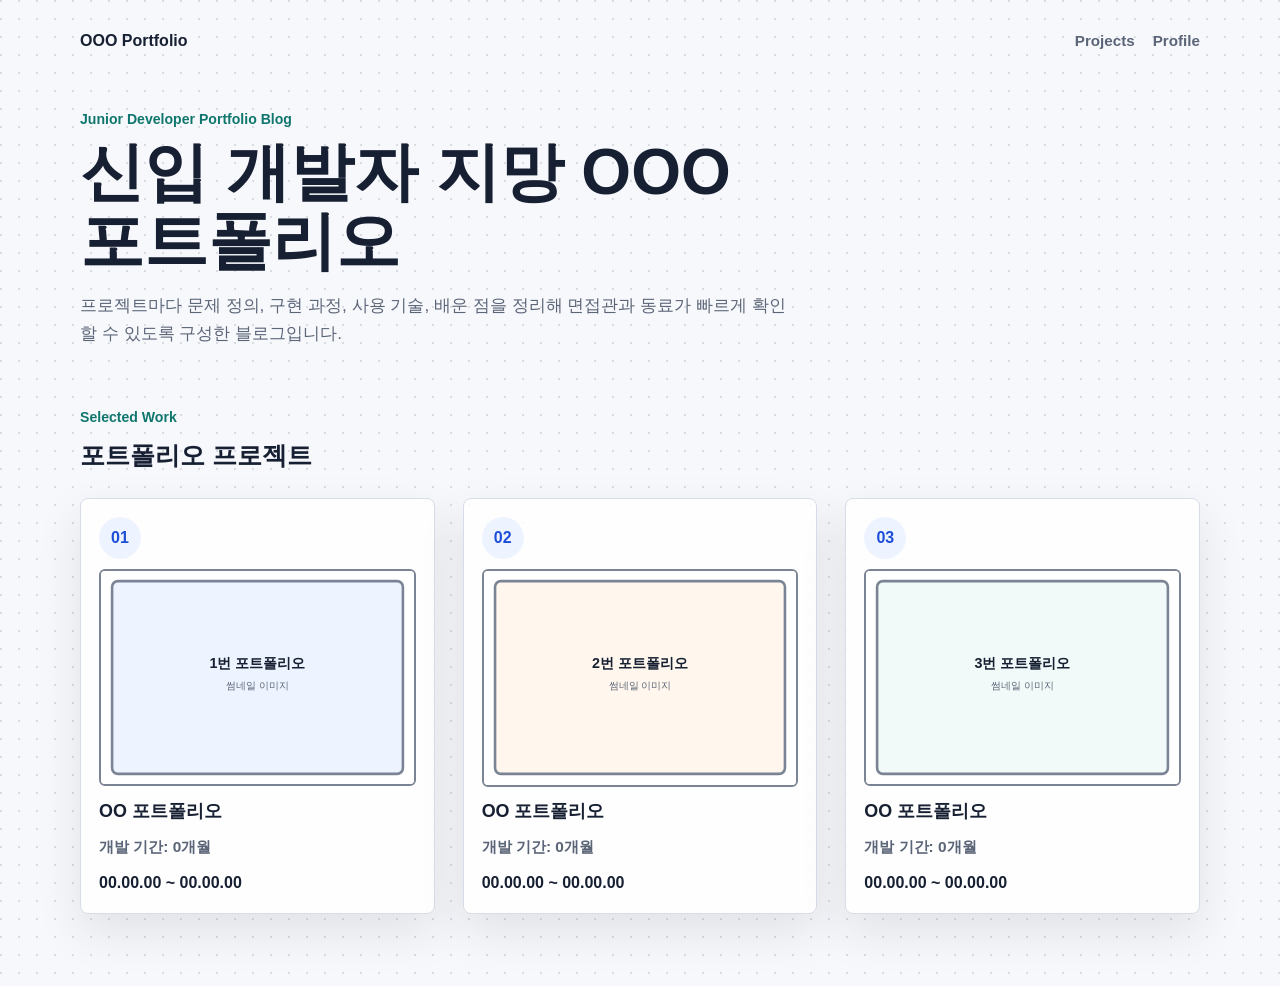
==== index.html @ 1c93aa74 "Add portfolio blog scaffold" ====
<!DOCTYPE html>
<html lang="ko">
<head>
  <meta charset="UTF-8">
  <meta name="viewport" content="width=device-width, initial-scale=1.0">
  <title>신입 개발자 포트폴리오</title>
  <meta name="description" content="신입 개발자 포트폴리오 프로젝트 블로그">
  <link rel="stylesheet" href="assets/css/style.css">
</head>
<body>
  <header class="site-header">
    <nav class="nav" aria-label="주요 메뉴">
      <a class="logo" href="index.html">OOO Portfolio</a>
      <div class="nav-links">
        <a href="#projects">Projects</a>
        <a href="#profile">Profile</a>
      </div>
    </nav>

    <section class="intro" id="profile">
      <p class="eyebrow">Junior Developer Portfolio Blog</p>
      <h1>신입 개발자 지망 OOO 포트폴리오</h1>
      <p class="intro-copy">
        프로젝트마다 문제 정의, 구현 과정, 사용 기술, 배운 점을 정리해 면접관과 동료가 빠르게 확인할 수 있도록 구성한 블로그입니다.
      </p>
    </section>
  </header>

  <main>
    <section class="project-section" id="projects" aria-labelledby="projects-title">
      <div class="section-heading">
        <p class="eyebrow">Selected Work</p>
        <h2 id="projects-title">포트폴리오 프로젝트</h2>
      </div>

      <div class="project-grid">
        <a class="project-card" href="projects/project-01.html" aria-label="1번 포트폴리오 상세 보기">
          <span class="project-number">01</span>
          <img src="Image/project-01/thumbnail.svg" alt="1번 포트폴리오 썸네일 이미지">
          <span class="project-title">OO 포트폴리오</span>
          <span class="project-period">개발 기간: 0개월</span>
          <span class="project-date">00.00.00 ~ 00.00.00</span>
        </a>

        <a class="project-card" href="projects/project-02.html" aria-label="2번 포트폴리오 상세 보기">
          <span class="project-number">02</span>
          <img src="Image/project-02/thumbnail.svg" alt="2번 포트폴리오 썸네일 이미지">
          <span class="project-title">OO 포트폴리오</span>
          <span class="project-period">개발 기간: 0개월</span>
          <span class="project-date">00.00.00 ~ 00.00.00</span>
        </a>

        <a class="project-card" href="projects/project-03.html" aria-label="3번 포트폴리오 상세 보기">
          <span class="project-number">03</span>
          <img src="Image/project-03/thumbnail.svg" alt="3번 포트폴리오 썸네일 이미지">
          <span class="project-title">OO 포트폴리오</span>
          <span class="project-period">개발 기간: 0개월</span>
          <span class="project-date">00.00.00 ~ 00.00.00</span>
        </a>
      </div>
    </section>
  </main>
</body>
</html>
---- assets/css/style.css ----
:root {
  --bg: #f7f8fb;
  --surface: #ffffff;
  --surface-strong: #eef4ff;
  --text: #172033;
  --muted: #5b6578;
  --line: #d6dce8;
  --accent: #2563eb;
  --accent-dark: #1d4ed8;
  --green: #0f766e;
  --shadow: 0 18px 45px rgba(28, 39, 63, 0.1);
}

* {
  box-sizing: border-box;
}

html {
  scroll-behavior: smooth;
}

body {
  margin: 0;
  min-height: 100vh;
  color: var(--text);
  font-family: Arial, "Noto Sans KR", sans-serif;
  line-height: 1.6;
  background:
    radial-gradient(circle at 1px 1px, rgba(23, 32, 51, 0.13) 1px, transparent 0) 0 0 / 18px 18px,
    var(--bg);
}

a {
  color: inherit;
  text-decoration: none;
}

img {
  display: block;
  max-width: 100%;
}

.site-header,
main,
.project-detail {
  width: min(1120px, calc(100% - 40px));
  margin: 0 auto;
}

.site-header {
  padding: 28px 0 34px;
}

.nav {
  display: flex;
  align-items: center;
  justify-content: space-between;
  gap: 20px;
  margin-bottom: 54px;
}

.logo {
  font-size: 1rem;
  font-weight: 800;
}

.nav-links {
  display: flex;
  gap: 18px;
  color: var(--muted);
  font-size: 0.95rem;
  font-weight: 700;
}

.nav-links a:hover,
.nav-links a:focus-visible {
  color: var(--accent);
}

.intro {
  max-width: 720px;
}

.eyebrow {
  margin: 0 0 8px;
  color: var(--green);
  font-size: 0.88rem;
  font-weight: 800;
}

h1,
h2,
h3,
p {
  margin-top: 0;
}

h1 {
  margin-bottom: 16px;
  font-size: 4rem;
  line-height: 1.08;
}

.intro-copy {
  margin-bottom: 0;
  color: var(--muted);
  font-size: 1.08rem;
}

.project-section {
  padding: 24px 0 72px;
}

.section-heading {
  margin-bottom: 22px;
}

.section-heading h2 {
  margin-bottom: 0;
  font-size: 1.55rem;
}

.project-grid {
  display: grid;
  grid-template-columns: repeat(3, minmax(0, 1fr));
  gap: 28px;
}

.project-card {
  position: relative;
  display: grid;
  grid-template-rows: auto 1fr auto auto auto;
  gap: 10px;
  min-height: 360px;
  padding: 18px;
  border: 1px solid var(--line);
  border-radius: 8px;
  background: rgba(255, 255, 255, 0.88);
  box-shadow: var(--shadow);
  transition: transform 160ms ease, border-color 160ms ease, box-shadow 160ms ease;
}

.project-card:hover,
.project-card:focus-visible {
  transform: translateY(-5px);
  border-color: var(--accent);
  box-shadow: 0 22px 60px rgba(37, 99, 235, 0.16);
  outline: none;
}

.project-number {
  display: inline-flex;
  width: 42px;
  height: 42px;
  align-items: center;
  justify-content: center;
  border-radius: 50%;
  color: var(--accent-dark);
  background: var(--surface-strong);
  font-weight: 900;
}

.project-card img {
  width: 100%;
  aspect-ratio: 16 / 11;
  object-fit: cover;
  border: 2px solid #7b8495;
  border-radius: 6px;
  background: #ffffff;
}

.project-title {
  font-size: 1.12rem;
  font-weight: 900;
}

.project-period {
  color: var(--muted);
  font-size: 0.96rem;
  font-weight: 800;
}

.project-date {
  color: var(--text);
  font-size: 1rem;
  font-weight: 700;
}

.detail-header {
  padding: 28px 0 24px;
}

.back-link {
  display: inline-flex;
  margin-bottom: 34px;
  color: var(--accent-dark);
  font-weight: 800;
}

.back-link:hover,
.back-link:focus-visible {
  text-decoration: underline;
}

.detail-hero {
  display: grid;
  grid-template-columns: minmax(0, 1.05fr) minmax(300px, 0.95fr);
  gap: 34px;
  align-items: center;
}

.detail-copy h1 {
  font-size: 3.25rem;
}

.detail-meta {
  display: flex;
  flex-wrap: wrap;
  gap: 10px;
  margin-top: 22px;
}

.detail-meta span {
  padding: 8px 12px;
  border: 1px solid var(--line);
  border-radius: 999px;
  background: var(--surface);
  color: var(--muted);
  font-size: 0.9rem;
  font-weight: 800;
}

.detail-hero img {
  width: 100%;
  aspect-ratio: 16 / 11;
  object-fit: cover;
  border: 2px solid #7b8495;
  border-radius: 8px;
  background: #ffffff;
  box-shadow: var(--shadow);
}

.detail-content {
  display: grid;
  grid-template-columns: minmax(0, 1fr) 320px;
  gap: 34px;
  padding: 30px 0 76px;
}

.content-block {
  margin-bottom: 22px;
  padding: 24px;
  border: 1px solid var(--line);
  border-radius: 8px;
  background: rgba(255, 255, 255, 0.9);
}

.content-block h2,
.side-block h2 {
  margin-bottom: 12px;
  font-size: 1.24rem;
}

.content-block ul,
.side-block ul {
  margin: 0;
  padding-left: 20px;
}

.side-block {
  position: sticky;
  top: 24px;
  padding: 22px;
  border: 1px solid var(--line);
  border-radius: 8px;
  background: var(--surface);
  box-shadow: var(--shadow);
}

.image-list {
  display: grid;
  gap: 14px;
}

.image-list img {
  width: 100%;
  aspect-ratio: 16 / 10;
  object-fit: cover;
  border: 1px solid var(--line);
  border-radius: 6px;
}

@media (max-width: 860px) {
  .project-grid,
  .detail-hero,
  .detail-content {
    grid-template-columns: 1fr;
  }

  .side-block {
    position: static;
  }

  h1 {
    font-size: 3rem;
  }

  .detail-copy h1 {
    font-size: 2.6rem;
  }
}

@media (max-width: 560px) {
  .site-header,
  main,
  .project-detail {
    width: min(100% - 28px, 1120px);
  }

  .site-header {
    padding-top: 20px;
  }

  .nav {
    align-items: flex-start;
    flex-direction: column;
    margin-bottom: 38px;
  }

  .project-card {
    min-height: 320px;
  }

  .content-block,
  .side-block {
    padding: 20px;
  }

  h1 {
    font-size: 2.35rem;
  }

  .detail-copy h1 {
    font-size: 2.2rem;
  }
}
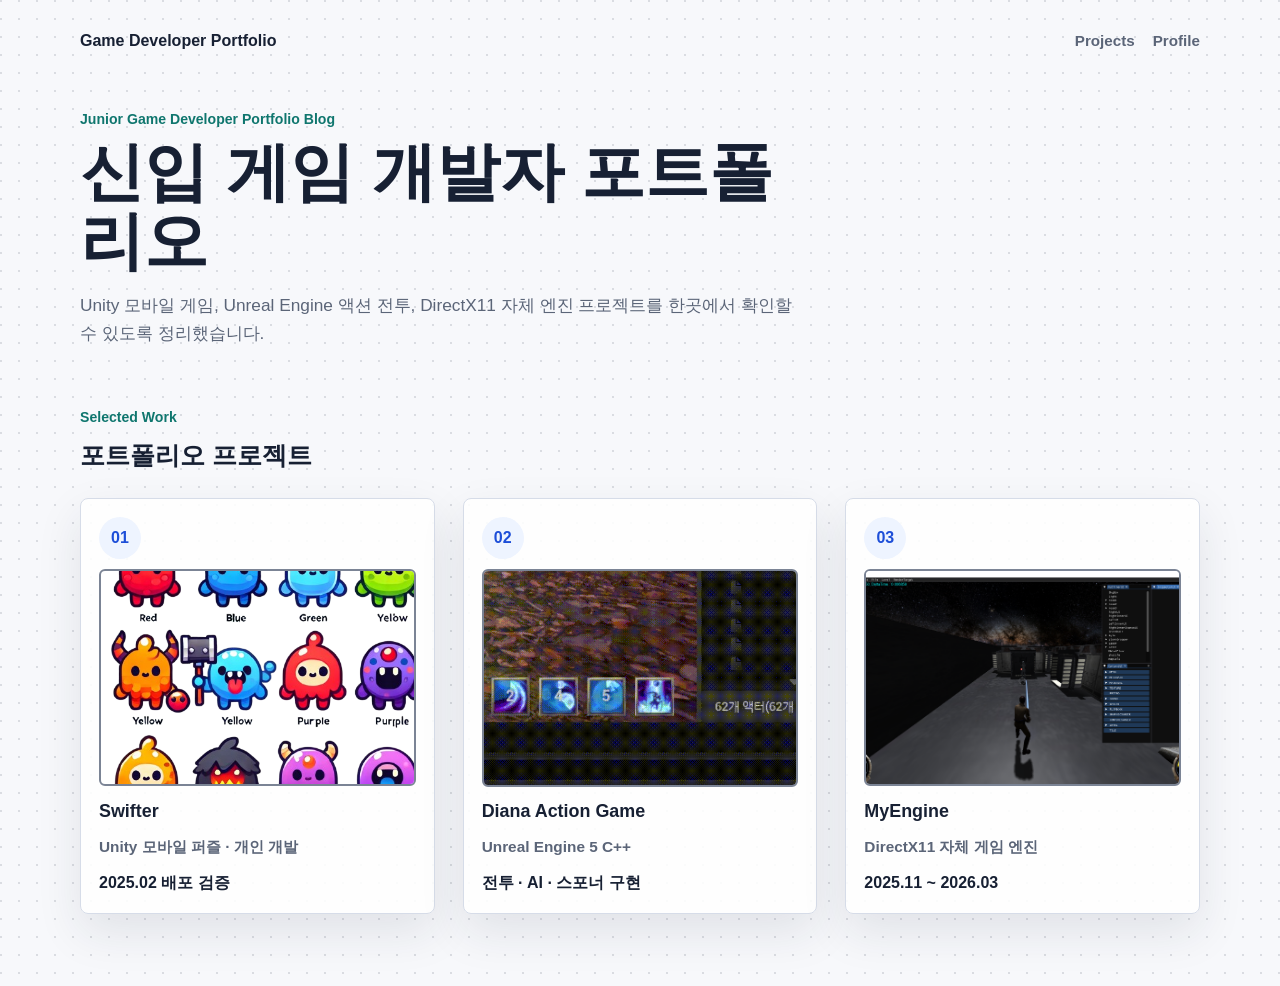
==== commit 8e37bc69: "Add portfolio project pages" ====
--- a/index.html
+++ b/index.html
@@ -3,14 +3,14 @@
 <head>
   <meta charset="UTF-8">
   <meta name="viewport" content="width=device-width, initial-scale=1.0">
-  <title>신입 개발자 포트폴리오</title>
-  <meta name="description" content="신입 개발자 포트폴리오 프로젝트 블로그">
+  <title>신입 개발자 게임 개발 포트폴리오</title>
+  <meta name="description" content="Unity, Unreal Engine, DirectX11 프로젝트를 정리한 신입 개발자 포트폴리오 블로그">
   <link rel="stylesheet" href="assets/css/style.css">
 </head>
 <body>
   <header class="site-header">
     <nav class="nav" aria-label="주요 메뉴">
-      <a class="logo" href="index.html">OOO Portfolio</a>
+      <a class="logo" href="index.html">Game Developer Portfolio</a>
       <div class="nav-links">
         <a href="#projects">Projects</a>
         <a href="#profile">Profile</a>
@@ -18,10 +18,10 @@
     </nav>
 
     <section class="intro" id="profile">
-      <p class="eyebrow">Junior Developer Portfolio Blog</p>
-      <h1>신입 개발자 지망 OOO 포트폴리오</h1>
+      <p class="eyebrow">Junior Game Developer Portfolio Blog</p>
+      <h1>신입 게임 개발자 포트폴리오</h1>
       <p class="intro-copy">
-        프로젝트마다 문제 정의, 구현 과정, 사용 기술, 배운 점을 정리해 면접관과 동료가 빠르게 확인할 수 있도록 구성한 블로그입니다.
+        Unity 모바일 게임, Unreal Engine 액션 전투, DirectX11 자체 엔진 프로젝트를 한곳에서 확인할 수 있도록 정리했습니다.
       </p>
     </section>
   </header>
@@ -34,28 +34,28 @@
       </div>
 
       <div class="project-grid">
-        <a class="project-card" href="projects/project-01.html" aria-label="1번 포트폴리오 상세 보기">
+        <a class="project-card" href="projects/Swifter_Portfolio.html" aria-label="Swifter 포트폴리오 상세 보기">
           <span class="project-number">01</span>
-          <img src="Image/project-01/thumbnail.svg" alt="1번 포트폴리오 썸네일 이미지">
-          <span class="project-title">OO 포트폴리오</span>
-          <span class="project-period">개발 기간: 0개월</span>
-          <span class="project-date">00.00.00 ~ 00.00.00</span>
+          <img src="Image/Swifter_Portfolio/Character-Image.png" alt="Swifter 캐릭터 썸네일 이미지">
+          <span class="project-title">Swifter</span>
+          <span class="project-period">Unity 모바일 퍼즐 · 개인 개발</span>
+          <span class="project-date">2025.02 배포 검증</span>
         </a>
 
-        <a class="project-card" href="projects/project-02.html" aria-label="2번 포트폴리오 상세 보기">
+        <a class="project-card" href="projects/Diana_Action_Game.html" aria-label="Diana Action Game 포트폴리오 상세 보기">
           <span class="project-number">02</span>
-          <img src="Image/project-02/thumbnail.svg" alt="2번 포트폴리오 썸네일 이미지">
-          <span class="project-title">OO 포트폴리오</span>
-          <span class="project-period">개발 기간: 0개월</span>
-          <span class="project-date">00.00.00 ~ 00.00.00</span>
+          <img src="Image/Diana_Action_Game/skill-cool-ui-cooldown-crop.png" alt="Diana Action Game 전투 UI 썸네일 이미지">
+          <span class="project-title">Diana Action Game</span>
+          <span class="project-period">Unreal Engine 5 C++</span>
+          <span class="project-date">전투 · AI · 스포너 구현</span>
         </a>
 
-        <a class="project-card" href="projects/project-03.html" aria-label="3번 포트폴리오 상세 보기">
+        <a class="project-card" href="projects/MyEngine.html" aria-label="MyEngine 포트폴리오 상세 보기">
           <span class="project-number">03</span>
-          <img src="Image/project-03/thumbnail.svg" alt="3번 포트폴리오 썸네일 이미지">
-          <span class="project-title">OO 포트폴리오</span>
-          <span class="project-period">개발 기간: 0개월</span>
-          <span class="project-date">00.00.00 ~ 00.00.00</span>
+          <img src="Image/MyEngine/01_cover_overview.png" alt="MyEngine 실행 화면 썸네일 이미지">
+          <span class="project-title">MyEngine</span>
+          <span class="project-period">DirectX11 자체 게임 엔진</span>
+          <span class="project-date">2025.11 ~ 2026.03</span>
         </a>
       </div>
     </section>
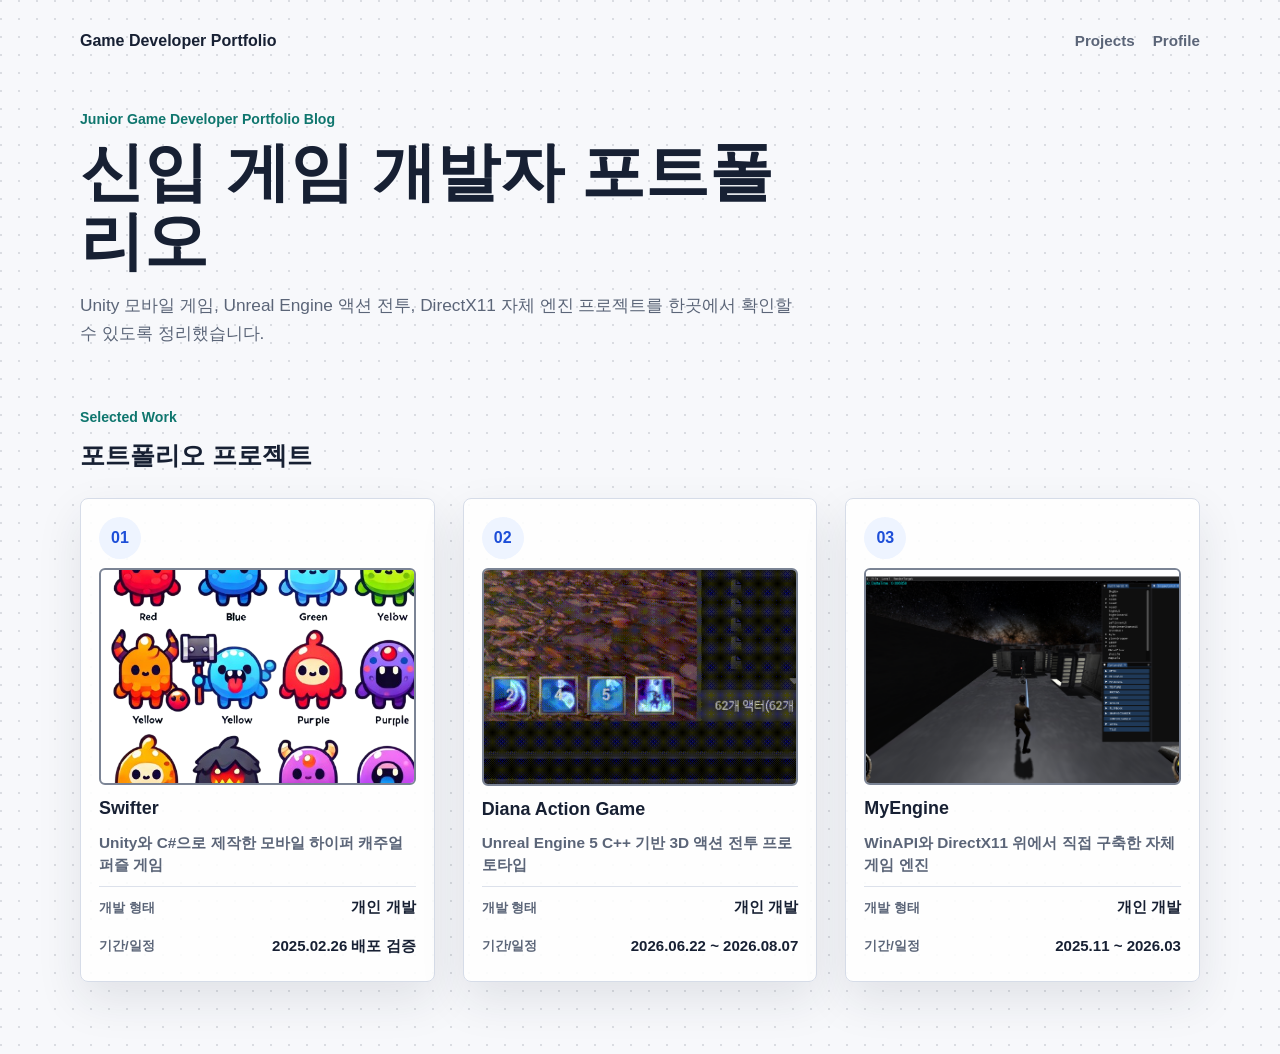
==== commit 6b7813f2: "Normalize portfolio card metadata" ====
--- a/index.html
+++ b/index.html
@@ -38,24 +38,27 @@
           <span class="project-number">01</span>
           <img src="Image/Swifter_Portfolio/Character-Image.png" alt="Swifter 캐릭터 썸네일 이미지">
           <span class="project-title">Swifter</span>
-          <span class="project-period">Unity 모바일 퍼즐 · 개인 개발</span>
-          <span class="project-date">2025.02 배포 검증</span>
+          <span class="project-summary">Unity와 C#으로 제작한 모바일 하이퍼 캐주얼 퍼즐 게임</span>
+          <span class="project-meta"><strong>개발 형태</strong>개인 개발</span>
+          <span class="project-meta"><strong>기간/일정</strong>2025.02.26 배포 검증</span>
         </a>
 
         <a class="project-card" href="projects/Diana_Action_Game.html" aria-label="Diana Action Game 포트폴리오 상세 보기">
           <span class="project-number">02</span>
           <img src="Image/Diana_Action_Game/skill-cool-ui-cooldown-crop.png" alt="Diana Action Game 전투 UI 썸네일 이미지">
           <span class="project-title">Diana Action Game</span>
-          <span class="project-period">Unreal Engine 5 C++</span>
-          <span class="project-date">전투 · AI · 스포너 구현</span>
+          <span class="project-summary">Unreal Engine 5 C++ 기반 3D 액션 전투 프로토타입</span>
+          <span class="project-meta"><strong>개발 형태</strong>개인 개발</span>
+          <span class="project-meta"><strong>기간/일정</strong>2026.06.22 ~ 2026.08.07</span>
         </a>
 
         <a class="project-card" href="projects/MyEngine.html" aria-label="MyEngine 포트폴리오 상세 보기">
           <span class="project-number">03</span>
           <img src="Image/MyEngine/01_cover_overview.png" alt="MyEngine 실행 화면 썸네일 이미지">
           <span class="project-title">MyEngine</span>
-          <span class="project-period">DirectX11 자체 게임 엔진</span>
-          <span class="project-date">2025.11 ~ 2026.03</span>
+          <span class="project-summary">WinAPI와 DirectX11 위에서 직접 구축한 자체 게임 엔진</span>
+          <span class="project-meta"><strong>개발 형태</strong>개인 개발</span>
+          <span class="project-meta"><strong>기간/일정</strong>2025.11 ~ 2026.03</span>
         </a>
       </div>
     </section>
--- a/assets/css/style.css
+++ b/assets/css/style.css
@@ -129,9 +129,9 @@
 .project-card {
   position: relative;
   display: grid;
-  grid-template-rows: auto 1fr auto auto auto;
-  gap: 10px;
-  min-height: 360px;
+  grid-template-rows: auto auto auto 1fr auto auto;
+  gap: 9px;
+  min-height: 405px;
   padding: 18px;
   border: 1px solid var(--line);
   border-radius: 8px;
@@ -174,16 +174,36 @@
   font-weight: 900;
 }
 
-.project-period {
+.project-summary {
   color: var(--muted);
   font-size: 0.96rem;
   font-weight: 800;
-}
-
-.project-date {
+  line-height: 1.45;
+}
+
+.project-meta {
+  display: flex;
+  align-items: center;
+  justify-content: space-between;
+  gap: 12px;
+  min-height: 34px;
+  padding-top: 8px;
+  border-top: 1px solid rgba(214, 220, 232, 0.85);
   color: var(--text);
-  font-size: 1rem;
-  font-weight: 700;
+  font-size: 0.94rem;
+  font-weight: 800;
+}
+
+.project-meta + .project-meta {
+  padding-top: 0;
+  border-top: 0;
+}
+
+.project-meta strong {
+  flex: 0 0 auto;
+  color: var(--muted);
+  font-size: 0.82rem;
+  font-weight: 900;
 }
 
 .detail-header {
@@ -328,7 +348,7 @@
   }
 
   .project-card {
-    min-height: 320px;
+    min-height: 380px;
   }
 
   .content-block,
